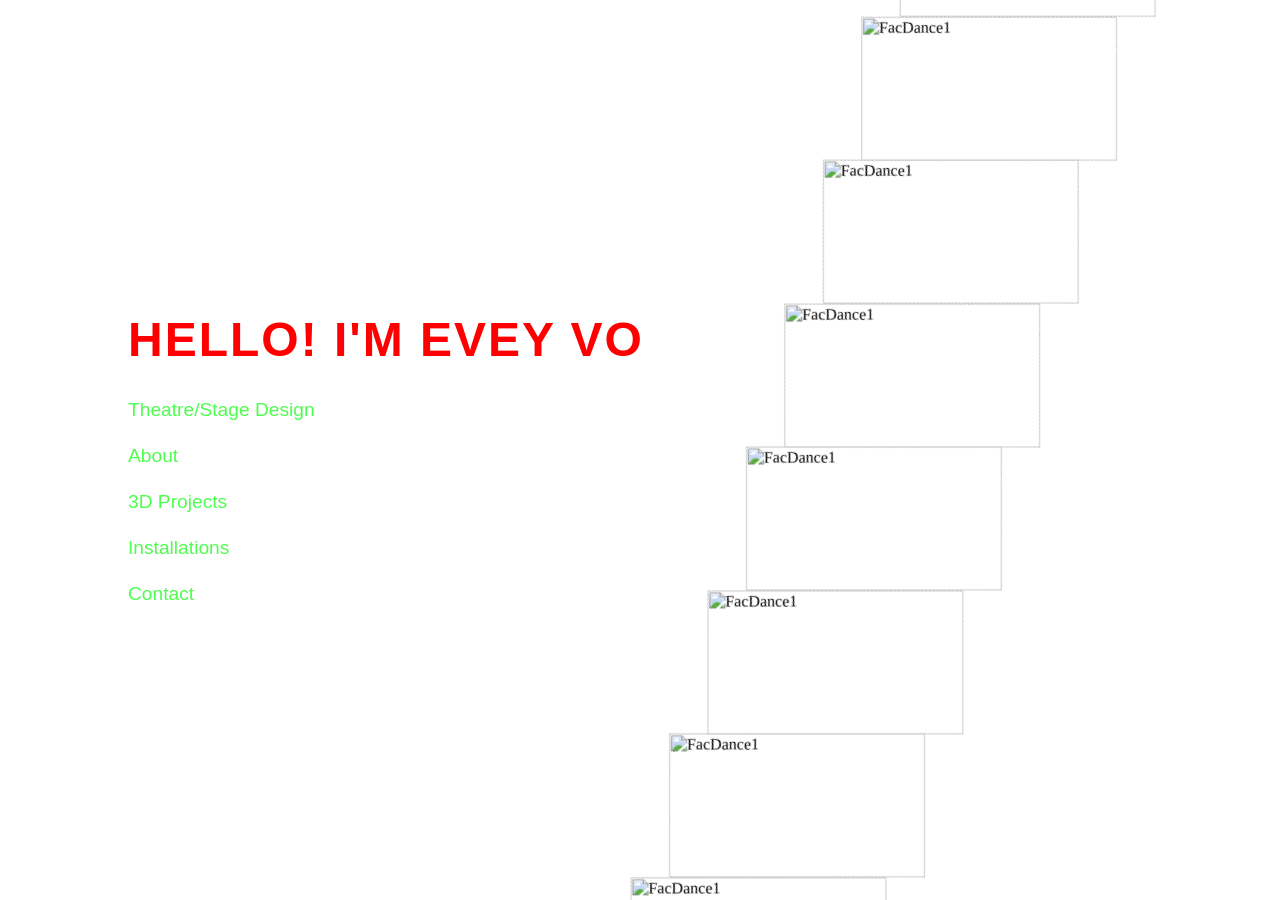
==== index.html @ 05179083 "Add placeholder menu" ====
<html>
  <head>
    <meta name="viewport" content="width=device-width, initial-scale=1" />
    <meta charset="utf-8" />

    <link rel="stylesheet" href="style.css" />
    <link rel="preconnect" href="https://fonts.googleapis.com">
    <link rel="preconnect" href="https://fonts.gstatic.com" crossorigin>
    <link href="https://fonts.googleapis.com/css2?family=Mountains+of+Christmas:wght@400;700&family=Workbench&display=swap" rel="stylesheet">
  </head>
  <style>
  </style>
  <body>    
    <script type="text/javascript" src="script.js"></script>
    <nav class="side-nav">
      <h1 class="site-title">HELLO! I'M EVEY VO</h1>
      <ul class="menu">
        <li><a href="index.html">Theatre/Stage Design</a></li>
        <li><a href="about.html">About</a></li>
        <li><a href="projects.html">3D Projects</a></li>
        <li><a href="services.html">Installations</a></li>
        <li><a href="contact.html">Contact</a></li>
      </ul>
    </nav>

    <div class="carousel">
      <div class="group">
        <div class="image-container"><img src="img/8_7.png" alt="FacDance1"></div>
        <div class="image-container"><img src="img/8-5.png"alt="FacDance1"></div>
        <div class="image-container"><img src="img/12_2.png" alt="FacDance1"></div>
        <div class="image-container"><img src="img/10_4.png" alt="FacDance1"></div>
        <div class="image-container"><img src="img/10_3.png" alt="FacDance1"></div>
        <div class="image-container"><img src="img/10_1.png" alt="FacDance1"></div>
      </div>
      <div aria-hidden class="group">
        <div class="image-container"><img src="img/8_7.png" alt="FacDance1"></div>
        <div class="image-container"><img src="img/8-5.png"alt="FacDance1"></div>
        <div class="image-container"><img src="img/12_2.png" alt="FacDance1"></div>
        <div class="image-container"><img src="img/10_4.png" alt="FacDance1"></div>
        <div class="image-container"><img src="img/10_3.png" alt="FacDance1"></div>
        <div class="image-container"><img src="img/10_1.png" alt="FacDance1"></div>
      </div>
    </div>




  </body>

  
</html>
---- style.css ----
/* Sidebar Container */
.side-nav {
  position: fixed;
  top: 50%;
  left: 10%; /* Positions it on the left side */
  transform: translateY(-50%); /* Centers it vertically */
  z-index: 2000; /* Higher than carousel z-index */
  color: rgb(255, 0, 0);
  font-family: sans-serif;
}

/* Title Text */
.site-title {
  font-size: 3rem;
  font-weight: 700;
  margin-bottom: 2rem;
  letter-spacing: 2px;
  text-transform: uppercase;
}

/* Vertical Menu List */
.menu {
  list-style: none;
  padding: 0;
  margin: 0;
}

.menu li {
  margin-bottom: 1.5rem;
}

/* Menu Links */
.menu a {
  text-decoration: none;
  color: rgba(0, 255, 0, 0.7);
  font-size: 1.2rem;
  transition: color 0.3s ease, padding-left 0.3s ease;
  display: inline-block;
}

/* Menu Hover Effect */
.menu a:hover {
  color: rgb(0, 0, 0);
  padding-left: 10px; /* Slight movement on hover */
}

.carousel {
  position: fixed;
  /* top and height ensure the diagonal line covers the whole screen */
  top: -50%; 
  left: 55%; /* Positioned to the right side */
  
  width: 20vw; 
  height: 250vh;
  
  display: flex;
  flex-direction: column;
  overflow: visible;
  
  /* 1. RESET TO 45 DEGREES (Opposite Direction) */
  transform: rotate(15deg); 
  transform-origin: center;
}

.image-container {
  flex: 0 0 auto;
  width: 100%; 
  aspect-ratio: 16 / 9;
  position: relative;
  z-index: 1;
  /* 2. MAINTAINING LARGE GAP: 10vh between images */
  margin-bottom: 0.5vh; 
}

.image-container img {
  width: 100%;
  height: 100%;
  object-fit: cover;
  display: block;
  transition: transform 0.3s ease;
  
  /* 3. COUNTER-ROTATE BY -45 DEGREES TO STAY UPRIGHT */
  transform: rotate(-15deg); 
}

.image-container:hover {
  z-index: 999;
}

.image-container:hover img {
  /* Maintain -45deg rotation on hover while scaling */
  transform: rotate(-15deg) scale(1.4); 
  cursor: pointer;
  box-shadow: 0 1vw 3vw rgba(0,0,0,0.8);
}

.group {
  display: flex;
  flex-direction: column;
  /* 4. INSTANT START: Animation moves 0% to -100% so images are already there */
  animation: spin-up 25s infinite linear;
  overflow: visible;
  position: relative;
}
.group:hover { z-index: 10; }

/* SEAMLESS LOOP */
@keyframes spin-up {
  from { transform: translateY(0%); }
  to { transform: translateY(-100%); }
}
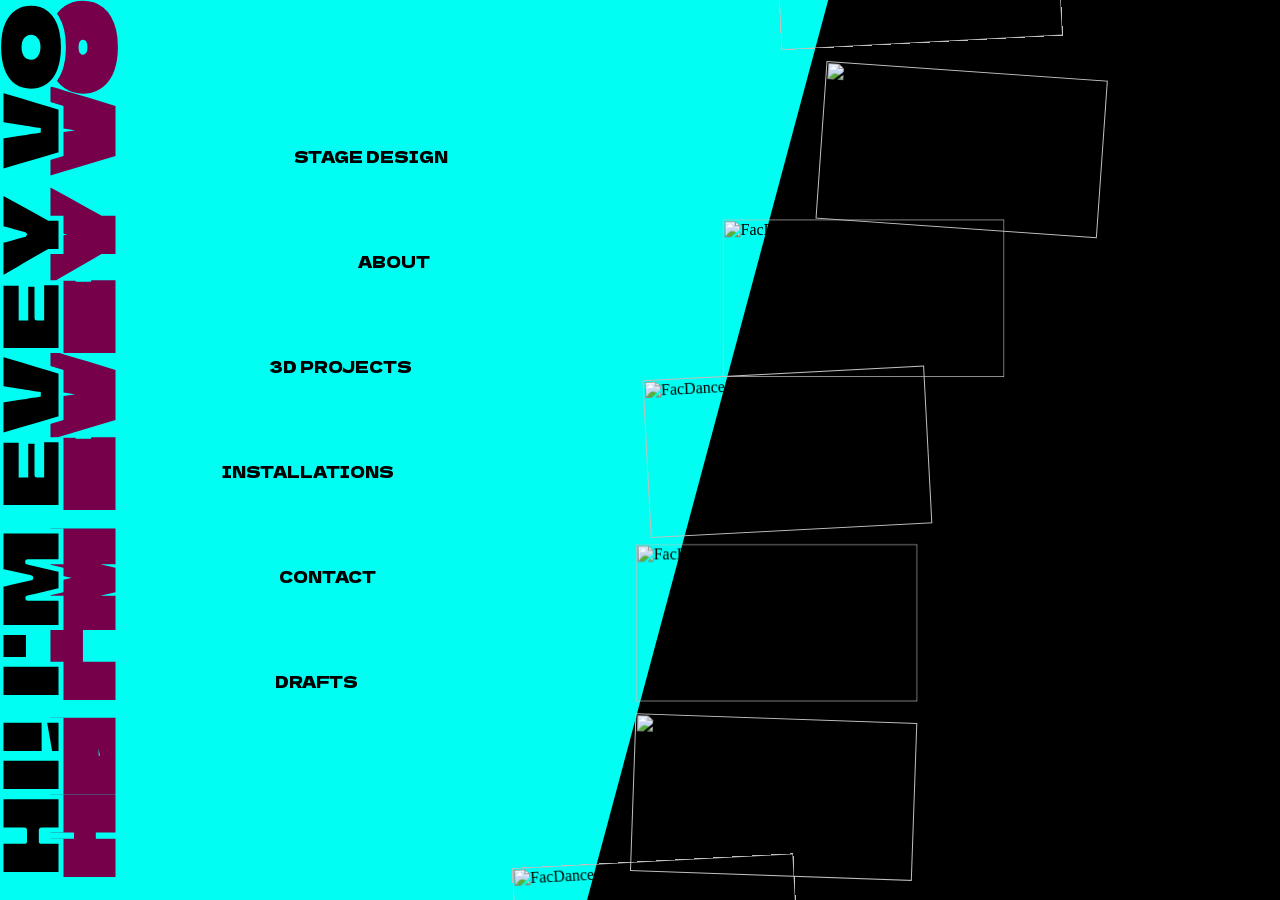
==== commit a8627c7d: "Kinda done front page" ====
--- a/index.html
+++ b/index.html
@@ -6,20 +6,24 @@
     <link rel="stylesheet" href="style.css" />
     <link rel="preconnect" href="https://fonts.googleapis.com">
     <link rel="preconnect" href="https://fonts.gstatic.com" crossorigin>
-    <link href="https://fonts.googleapis.com/css2?family=Mountains+of+Christmas:wght@400;700&family=Workbench&display=swap" rel="stylesheet">
+    <link href="https://fonts.googleapis.com/css2?family=Climate+Crisis:YEAR@1979&family=Dela+Gothic+One&display=swap" rel="stylesheet">
   </head>
   <style>
   </style>
   <body>    
     <script type="text/javascript" src="script.js"></script>
+    <div class="bg-stripe"></div>
+    <div class="site-title">HI! I'M EVEY VO</div>
+    <div class="site-title-shadow">HI! I'M EVEY VO</div>
     <nav class="side-nav">
-      <h1 class="site-title">HELLO! I'M EVEY VO</h1>
+      
       <ul class="menu">
-        <li><a href="index.html">Theatre/Stage Design</a></li>
+        <li><a href="index.html">Stage Design</a></li>
         <li><a href="about.html">About</a></li>
         <li><a href="projects.html">3D Projects</a></li>
         <li><a href="services.html">Installations</a></li>
         <li><a href="contact.html">Contact</a></li>
+        <li><a href="draft.html">Drafts</a></li>
       </ul>
     </nav>
 
--- a/style.css
+++ b/style.css
@@ -1,111 +1,344 @@
-/* Sidebar Container */
-.side-nav {
-  position: fixed;
-  top: 50%;
-  left: 10%; /* Positions it on the left side */
-  transform: translateY(-50%); /* Centers it vertically */
-  z-index: 2000; /* Higher than carousel z-index */
-  color: rgb(255, 0, 0);
-  font-family: sans-serif;
-}
-
-/* Title Text */
+body, html {
+  margin: 0;
+  padding: 0;
+  background-color: black;
+  width: 100%;
+  height: 100%;
+  overflow: hidden; 
+}
+.bg-stripe {
+  /* 1. STICK TO TOP LEFT: Fixed positioning with zero offsets */
+  position: fixed;
+  top: 0;
+  left: 00;
+  
+  /* 2. RESPONSIVE CONSTRAINT: Ensure it never crosses the center (max 50vw) */
+  /* Using 40rem as base, but capping it at 50% of screen width */
+  width: min(50rem, 80vw); 
+  
+  /* Oversized height to ensure coverage while rotated */
+  height: 300rem; 
+  
+  background-color: #00FFF2; 
+  
+  /* 3. ALIGNMENT LOGIC: 
+     - Pivot from the top-left corner
+     - Rotate 15deg to match your carousel 
+     - Translate upward so it pre-fills the screen from the very top */
+  transform-origin: top left;
+  transform: rotate(15deg) translateY(-80rem);
+  
+  z-index: 0; 
+  pointer-events: none; 
+}
+
+/* Ensure your menu and carousel are higher than the stripe */
+
+
 .site-title {
-  font-size: 3rem;
-  font-weight: 700;
-  margin-bottom: 2rem;
+  /* 1. STICK TO TOP LEFT */
+  position: fixed;
+  top: 0;
+  left: 0;
+  z-index: 2500;
+  white-space: nowrap; 
+  pointer-events: none; 
+
+  /* 2. RESPONSIVE FONT SIZE:
+     - 2rem: Minimum size for mobile
+     - 8vw: Preferred fluid size
+     - 5rem: Maximum size for desktop
+  */
+  font-size: clamp(2rem, 8vw, 5rem); 
+  
+  font-family: "Climate Crisis", sans-serif;
+  font-weight: 400;
+  color: black; 
+  /* Responsive stroke width using clamp to match font scale */
+  -webkit-text-stroke: clamp(2px, 0.5vw, 5px) #00FFF2; 
   letter-spacing: 2px;
   text-transform: uppercase;
+
+  /* 3. RESPONSIVE "STICK" LOGIC:
+     - The translateX must move the text 'up' by its own full length.
+     - Using -100% ensures the last letter always touches the top 
+       regardless of how long the text is or what font-size is active.
+  */
+  transform-origin: top left;
+  transform: rotate(-90deg) translateX(-100%) translateY(-23%);
+}
+
+
+.site-title-shadow {
+ /* 1. STICK TO TOP LEFT */
+  position: fixed;
+  top: 0;
+  left: 0;
+  z-index: 2400;
+  white-space: nowrap; 
+  pointer-events: none; 
+
+  /* 2. RESPONSIVE FONT SIZE:
+     - 2rem: Minimum size for mobile
+     - 8vw: Preferred fluid size
+     - 5rem: Maximum size for desktop
+  */
+  font-size: clamp(2rem, 8vw, 5rem); 
+  
+  font-family: "Climate Crisis", sans-serif;
+  font-weight: 400;
+  color: #77004B; 
+  /* Responsive stroke width using clamp to match font scale */
+  -webkit-text-stroke: clamp(2px, 0.5vw, 5px) #77004B; 
+  letter-spacing: 2px;
+  text-transform: uppercase;
+
+  /* 3. RESPONSIVE "STICK" LOGIC:
+     - The translateX must move the text 'up' by its own full length.
+     - Using -100% ensures the last letter always touches the top 
+       regardless of how long the text is or what font-size is active.
+  */
+  transform-origin: top left;
+  transform: rotate(-90deg) translateX(-100%) translateY(25%);
+}
+
+
+/* 1. STICK TO TOP */
+.side-nav {
+  position: fixed;
+  top: 10%;       
+  left: 20%;    
+  z-index: 2000; 
+  padding-top: 5vh; /* Responsive padding from the top */
+  color: rgb(77, 185, 228);
+  font-family: "Dela Gothic One", sans-serif;
+  text-transform: uppercase;
 }
 
 /* Vertical Menu List */
 .menu {
+  text-align: right;
   list-style: none;
   padding: 0;
   margin: 0;
-}
-
-.menu li {
-  margin-bottom: 1.5rem;
-}
-
+  display: flex;
+  flex-direction: column;
+  /* 2. INCREASED VERTICAL GAP: 
+     Using 'vh' makes the gap grow with screen height */
+  gap: 7vh; 
+}
+
+/* DIAGONAL STAGGER (Preserved from previous step) */
+.menu li:nth-child(1) { transform: translateX(0); }
+.menu li:nth-child(2) { transform: translateX(-18px); }
+.menu li:nth-child(3) { transform: translateX(-36px); }
+.menu li:nth-child(4) { transform: translateX(-54px); }
+.menu li:nth-child(5) { transform: translateX(-72px); }
+.menu li:nth-child(6) { transform: translateX(-90px); }
 /* Menu Links */
 .menu a {
+  position: relative;
   text-decoration: none;
-  color: rgba(0, 255, 0, 0.7);
-  font-size: 1.2rem;
-  transition: color 0.3s ease, padding-left 0.3s ease;
+  color: black;
+  z-index: 1;
+  padding: 10px 20px;
+  
+  /* 3. RESPONSIVE FONT SIZE:
+     - 1rem: Minimum size for small screens
+     - 1.5vw: Fluid scaling based on width
+     - 2.5rem: Maximum size for large screens
+  */
+  font-size: clamp(0.6rem, 1.2vw, 2rem); 
+  
+  transition: color 0.3s ease, padding-left 0.3s ease, transform 0.3s ease;
   display: inline-block;
+  white-space: nowrap; /* Prevents long menu items from wrapping */
 }
 
 /* Menu Hover Effect */
 .menu a:hover {
-  color: rgb(0, 0, 0);
-  padding-left: 10px; /* Slight movement on hover */
-}
+  color: #00FFF2;
+  padding-left: 10px;
+}
+
+/* The SVG Layer */
+.menu a::before {
+  content: '';
+  position: absolute;
+  top: 50%;
+  left: 50%;
+  transform: translate(-50%, -50%) scale(0.8); /* Centered and slightly smaller */
+  width: 100%;
+  height: 100%;
+  z-index: -1; /* Places SVG behind the text */
+  
+  /* Link to your SVG file */
+  background: url('icon/hover_menu.svg') no-repeat center;
+  background-size: contain;
+  
+  /* Initial state: Hidden */
+  opacity: 0;
+  transition: all 0.3s ease;
+  pointer-events: none; /* Mouse ignores this layer */
+}
+
+/* Hover State */
+.menu a:hover::before {
+  opacity: 1;
+  transform: translate(-50%, -50%) scale(1.1); /* Slightly pops out */
+}
+
 
 .carousel {
   position: fixed;
-  /* top and height ensure the diagonal line covers the whole screen */
   top: -50%; 
-  left: 55%; /* Positioned to the right side */
-  
-  width: 20vw; 
+  left: 55%; 
+  
+  /* 1. RESPONSIVE WITH MINIMUM: 
+     - 280px: Smallest it can get (Mobile)
+     - 20vw: Preferred size (Desktop)
+     - 600px: Maximum size (Ultra-wide screens) 
+  */
+  width: clamp(200px, 20vw, 600px); 
+  
   height: 250vh;
-  
   display: flex;
   flex-direction: column;
   overflow: visible;
-  
-  /* 1. RESET TO 45 DEGREES (Opposite Direction) */
-  transform: rotate(15deg); 
+  transform: rotate(15deg) translateX(-5rem); 
   transform-origin: center;
+  will-change: transform;
+  z-index: 5;
 }
 
 .image-container {
   flex: 0 0 auto;
-  width: 100%; 
-  aspect-ratio: 16 / 9;
+  width: 110%; 
+  aspect-ratio: 16 / 9; /* Height scales proportionally with the clamped width */
   position: relative;
   z-index: 1;
-  /* 2. MAINTAINING LARGE GAP: 10vh between images */
-  margin-bottom: 0.5vh; 
-}
-
+  margin-bottom: 10px; 
+  transition: transform 0.3s ease;
+}
+
+/* All other chaos, hover (blue/pink rectangles), and animation codes remain exactly as established */
+
+
+/* 1. The NEW PINK Rectangle (Farthest Back) */
+.image-container::before {
+  content: '';
+  position: absolute;
+  /* inset: 0 covers top, right, bottom, left at 0 */
+  inset: 0; 
+  background-color: #77004B; 
+  
+  /* Different rotation and slight offset for depth */
+  transform: rotate(-10deg) translateZ(0); 
+  transform-origin: center;
+  
+  opacity: 0;
+  z-index: -2; /* Ensure it is behind the blue rectangle */
+  transition: transform 0.4s ease, opacity 0.4s ease;
+}
+
+/* 2. The Original BLUE Rectangle (Middle Layer) */
+.image-container::after {
+  content: '';
+  position: absolute;
+  inset: 0;
+  background-color: #00FFF2; /* Cyan/Blue from your existing code */
+  
+  /* Original rotation */
+  transform: rotate(-5deg) translateZ(0);
+  
+  opacity: 0;
+  z-index: -1; /* Ensure it is behind the image but above the pink */
+  transition: transform 0.3s ease, opacity 0.3s ease;
+}
+
+/* --- Image Itself (Top Layer) --- */
 .image-container img {
-  width: 100%;
-  height: 100%;
+  width: 100%; height: 100%;
   object-fit: cover;
   display: block;
-  transition: transform 0.3s ease;
-  
-  /* 3. COUNTER-ROTATE BY -45 DEGREES TO STAY UPRIGHT */
-  transform: rotate(-15deg); 
-}
-
+  transform: rotate(-15deg) translateZ(0); 
+
+  transition: transform 0.3s ease, box-shadow 0.3s ease;
+}
+
+/* --- HOVER EFFECTS --- */
 .image-container:hover {
   z-index: 999;
-}
-
+  transform: translateX(0) rotate(0); /* Reset chaos */
+}
+
+/* Animate the Pink Rectangle on hover */
+.image-container:hover::before {
+  opacity: 1;
+  /* Scale slightly larger than the blue one for a layered glow */
+  transform: rotate(-10deg) scale(1.48); 
+}
+
+/* Animate the Blue Rectangle on hover */
+.image-container:hover::after {
+  opacity: 1;
+  transform: rotate(-25deg) scale(1.44); /* Smaller scale than pink */
+}
+
+/* Animate the Image itself on hover */
 .image-container:hover img {
-  /* Maintain -45deg rotation on hover while scaling */
   transform: rotate(-15deg) scale(1.4); 
   cursor: pointer;
-  box-shadow: 0 1vw 3vw rgba(0,0,0,0.8);
-}
+  box-shadow: 0 10px 40px rgba(0, 0, 0, 0.9);
+}
+
+
+
+/* --- CHAOS LOGIC: Staggering positions and tilts --- */
+
+/* Shift even-numbered images slightly to the right and tilt clockwise */
+.image-container:nth-child(2n) {
+  transform: translateX(15%) rotate(2deg);
+}
+
+/* Shift every 3rd image to the left and tilt counter-clockwise */
+.image-container:nth-child(3n) {
+  transform: translateX(-12%) rotate(-3deg);
+}
+
+/* Shift every 4th image further right and tilt more aggressively */
+.image-container:nth-child(4n) {
+  transform: translateX(20%) rotate(4deg);
+}
+
+
+
+/* ... group and spin-up animation remain exactly as you provided ... */
+
+
+/* Keep the rest of your body, carousel, and group code... */
 
 .group {
   display: flex;
   flex-direction: column;
-  /* 4. INSTANT START: Animation moves 0% to -100% so images are already there */
-  animation: spin-up 25s infinite linear;
+  /* 2. REFINED ANIMATION: Slower time often helps with pixel-snapping */
+  animation: spin-up 40s infinite linear;
   overflow: visible;
   position: relative;
-}
+  /* Ensures the browser treats this as a single layer */
+  backface-visibility: hidden;
+}
+
 .group:hover { z-index: 10; }
 
 /* SEAMLESS LOOP */
 @keyframes spin-up {
-  from { transform: translateY(0%); }
-  to { transform: translateY(-100%); }
-}
+  from {
+    transform: translateY(0);
+  }
+  to {
+    /* Moving exactly -100% of the group ensures the second 
+       group lands exactly where the first one started. */
+    transform: translateY(-100%);
+  }
+}
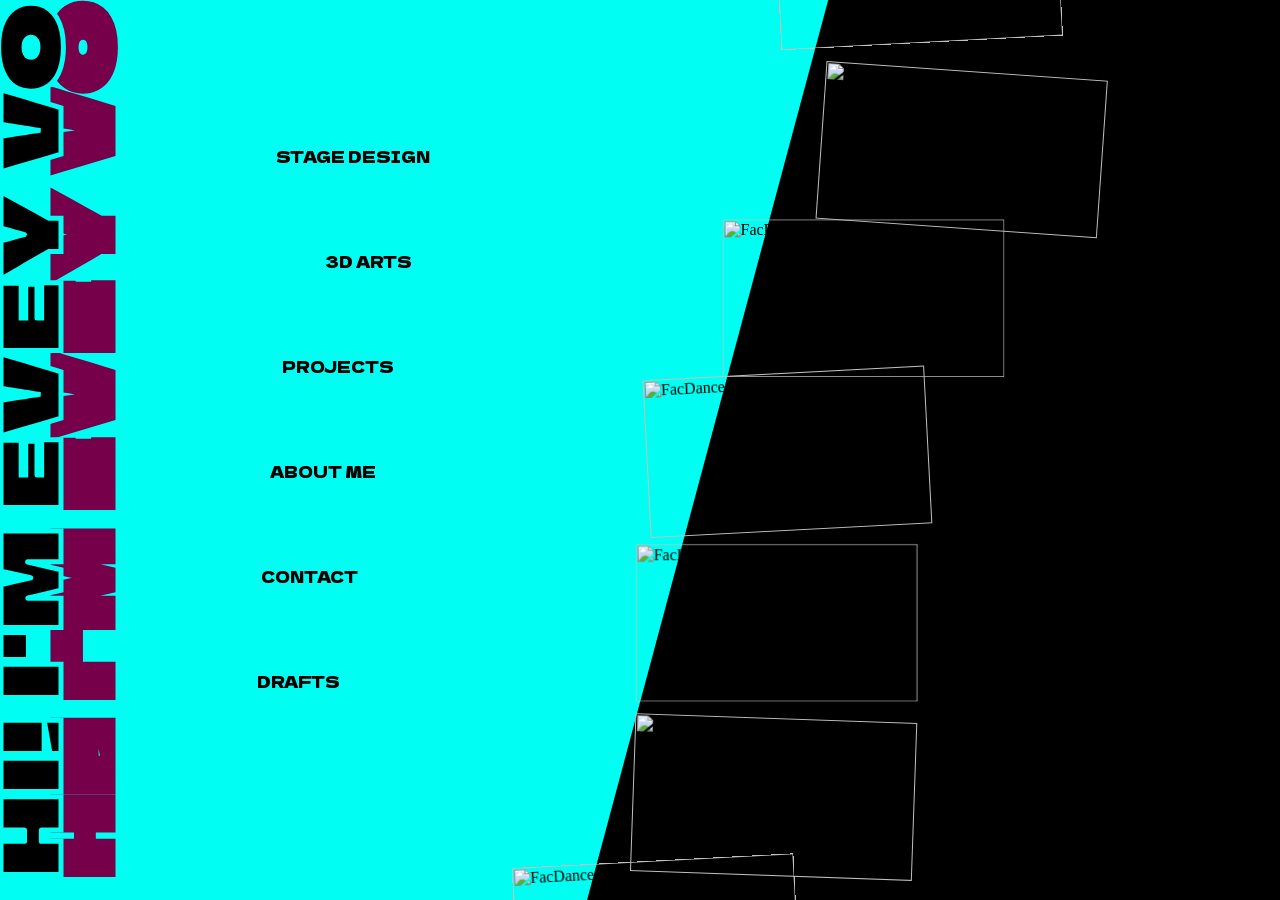
==== commit c4815f36: "#2 Changes" ====
--- a/index.html
+++ b/index.html
@@ -18,11 +18,11 @@
     <nav class="side-nav">
       
       <ul class="menu">
-        <li><a href="index.html">Stage Design</a></li>
-        <li><a href="about.html">About</a></li>
-        <li><a href="projects.html">3D Projects</a></li>
-        <li><a href="services.html">Installations</a></li>
-        <li><a href="contact.html">Contact</a></li>
+        <li><a href="stagedesign.html">Stage Design</a></li>
+        <li><a href="3dproj.html">3D Arts</a></li>
+        <li><a href="installations.html">Projects</a></li>
+        <li><a href="javascript:void(0)" onclick="document.getElementById('popup_about').showModal()">About Me</a></li>
+        <li><a href="javascript:void(0)" onclick="document.getElementById('popup_contact').showModal()">Contact</a></li>
         <li><a href="draft.html">Drafts</a></li>
       </ul>
     </nav>
@@ -46,9 +46,29 @@
       </div>
     </div>
 
+    <dialog id="popup_about">
+      <div class="popup-content">
+        <h2>About Me</h2>
+        <div class="scroll-area">
+          <p>
+            Lorem ipsum dolor sit amet, consectetur adipiscing elit. Sed do eiusmod tempor incididunt ut labore et dolore magna aliqua. Ut enim ad minim veniam, quis nostrud exercitation ullamco laboris nisi ut aliquip ex ea commodo consequat. Duis aute irure dolor in reprehenderit in voluptate velit esse cillum dolore eu fugiat nulla pariatur.
+          </p>
+        </div>
+        <button class="close-btn" onclick="document.getElementById('popup_about').close()">CLOSE</button>
+      </div>
+    </dialog>
 
-
-
+    <dialog id="popup_contact">
+      <div class="popup-content">
+        <h2>Contact</h2>
+        <div class="scroll-area">
+          <p>
+            Lorem ipsum dolor sit amet, consectetur adipiscing elit. Sed do eiusmod tempor incididunt ut labore et dolore magna aliqua. Ut enim ad minim veniam, quis nostrud exercitation ullamco laboris nisi ut aliquip ex ea commodo consequat. Duis aute irure dolor in reprehenderit in voluptate velit esse cillum dolore eu fugiat nulla pariatur.
+          </p>
+        </div>
+        <button class="close-btn" onclick="document.getElementById('popup_contact').close()">CLOSE</button>
+      </div>
+    </dialog>
   </body>
 
   
--- a/style.css
+++ b/style.css
@@ -158,7 +158,7 @@
 /* Menu Hover Effect */
 .menu a:hover {
   color: #00FFF2;
-  padding-left: 10px;
+  padding-left: 13px;
 }
 
 /* The SVG Layer */
@@ -342,3 +342,86 @@
     transform: translateY(-100%);
   }
 }
+
+/* Blurs the chaotic carousel behind the popup */
+#popup::backdrop {
+  background: rgba(0, 0, 0, 0.85);
+  backdrop-filter: blur(8px);
+}
+
+#popup_about, #popup_contact {
+  /* 1. PERFECT CENTERING */
+  position: fixed;
+  top: 0; left: 0; right: 0; bottom: 0;
+  margin: auto;
+  
+  /* 2. RESPONSIVE SIZING */
+  width: min(80vw, 500px); /* 90% width on mobile, max 500px on desktop */
+  max-height: 80vh;        /* Prevents popup from being taller than screen */
+  
+  /* 3. DESIGN AESTHETIC */
+  background: #000;
+  border: 3px solid #00FFF2;
+  color: white;
+  padding: 2rem;
+  overflow: hidden;        /* Keeps the border clean */
+  box-shadow: 0 0 50px rgba(0, 255, 242, 0.2);
+  z-index: 9999;
+}
+
+
+
+
+.popup-content {
+  display: flex;
+  flex-direction: column;
+  height: 100%;
+}
+
+.popup-content h2 {
+  font-family: "Dela Gothic One", sans-serif;
+  color: #00FFF2;
+  font-size: clamp(1.5rem, 4vw, 2.2rem);
+  margin-top: 0;
+  text-transform: uppercase;
+}
+
+/* 4. SCROLLABLE AREA: If the text is long on small screens */
+.scroll-area {
+  overflow-y: auto;
+  padding-right: 10px;
+  margin-bottom: 1.5rem;
+}
+
+/* Custom Scrollbar for 2026 browsers */
+.scroll-area::-webkit-scrollbar {
+  width: 4px;
+}
+.scroll-area::-webkit-scrollbar-thumb {
+  background: #00FFF2;
+}
+
+.scroll-area p {
+  font-family: sans-serif;
+  line-height: 1.6;
+  font-size: clamp(0.9rem, 2vw, 1.1rem);
+  color: #e0e0e0;
+}
+
+.close-btn {
+  align-self: flex-end;
+  background: #00FFF2;
+  color: black;
+  border: none;
+  padding: 12px 24px;
+  font-family: "Dela Gothic One", sans-serif;
+  font-size: 0.9rem;
+  cursor: pointer;
+  transition: all 0.3s ease;
+}
+
+.close-btn:hover {
+  background: white;
+  box-shadow: 0 0 15px white;
+  transform: translateY(-2px);
+}
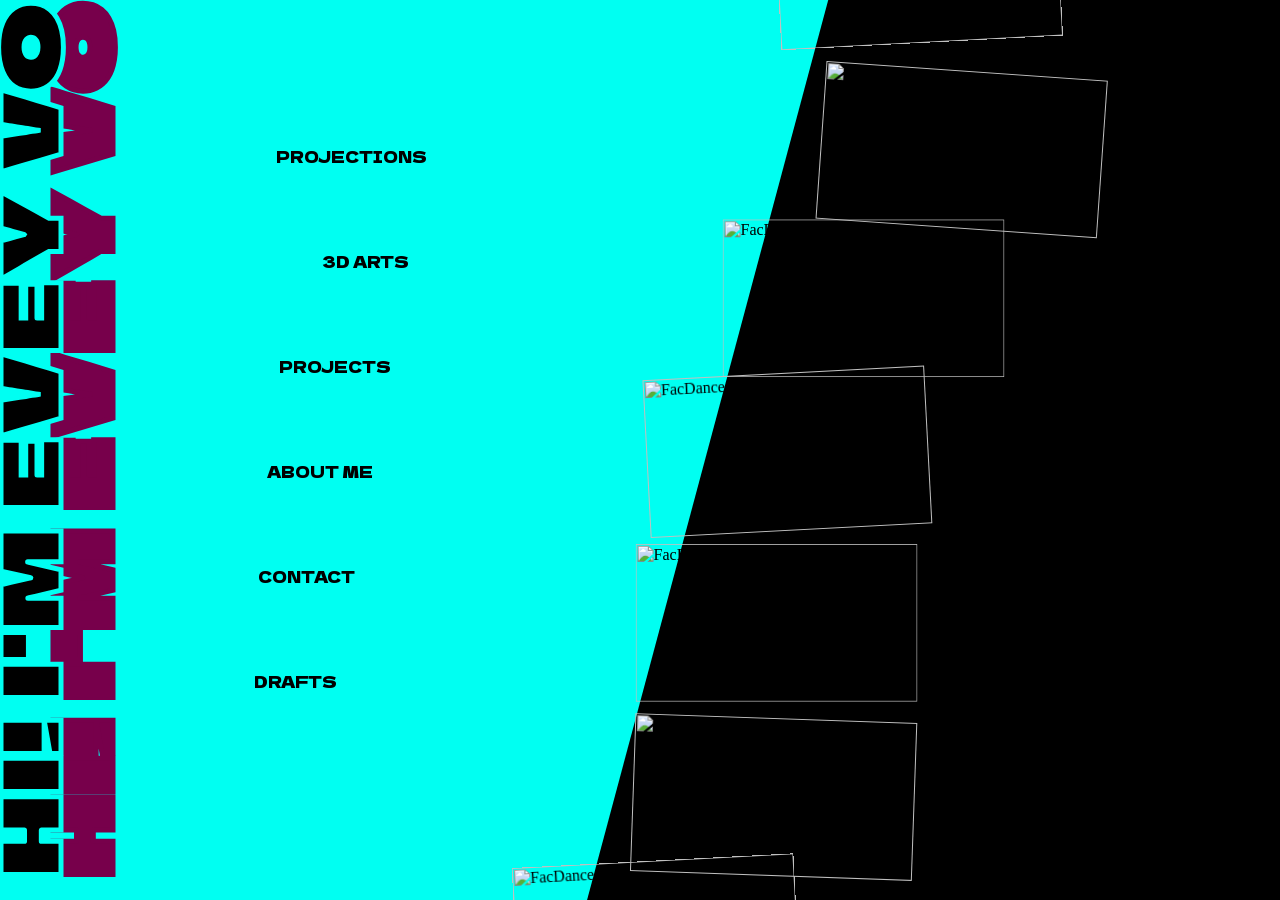
==== commit bee9b6ec: "stage->pjx" ====
--- a/index.html
+++ b/index.html
@@ -18,7 +18,7 @@
     <nav class="side-nav">
       
       <ul class="menu">
-        <li><a href="stagedesign.html">Stage Design</a></li>
+        <li><a href="stagedesign.html">Projections</a></li>
         <li><a href="3dproj.html">3D Arts</a></li>
         <li><a href="installations.html">Projects</a></li>
         <li><a href="javascript:void(0)" onclick="document.getElementById('popup_about').showModal()">About Me</a></li>
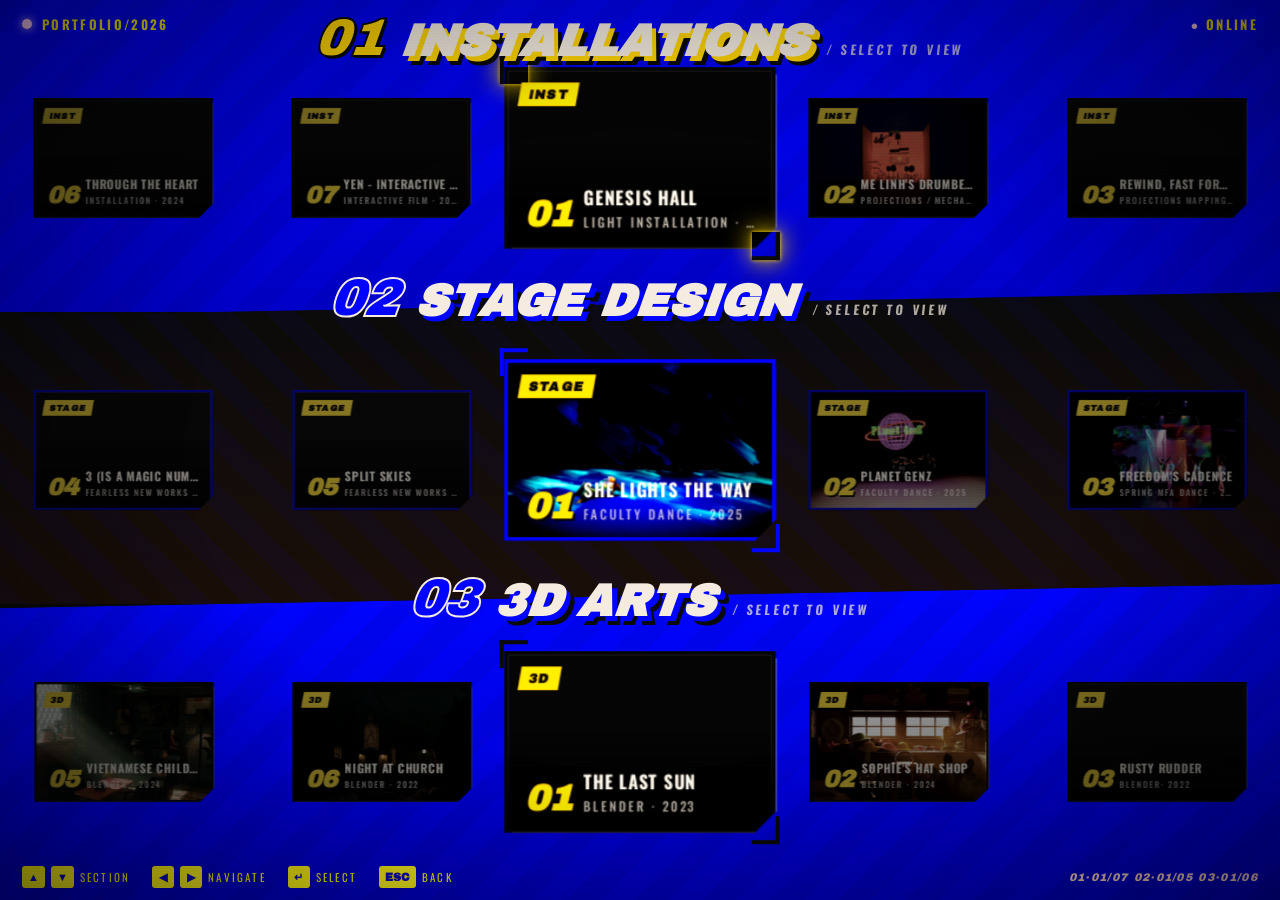
==== commit 253eb760: "new init 4 PortRe Spr" ====
--- a/index.html
+++ b/index.html
@@ -1,75 +1,168 @@
-<html>
-  <head>
-    <meta name="viewport" content="width=device-width, initial-scale=1" />
-    <meta charset="utf-8" />
+<!DOCTYPE html>
+<html lang="en">
+<head>
+  <meta charset="UTF-8" />
+  <meta name="viewport" content="width=device-width, initial-scale=1, viewport-fit=cover" />
+  <title>EVEY VO — Portfolio Menu</title>
 
-    <link rel="stylesheet" href="style.css" />
-    <link rel="preconnect" href="https://fonts.googleapis.com">
-    <link rel="preconnect" href="https://fonts.gstatic.com" crossorigin>
-    <link href="https://fonts.googleapis.com/css2?family=Climate+Crisis:YEAR@1979&family=Dela+Gothic+One&display=swap" rel="stylesheet">
-  </head>
-  <style>
-  </style>
-  <body>    
-    <script type="text/javascript" src="script.js"></script>
-    <div class="bg-stripe"></div>
-    <div class="site-title">HI! I'M EVEY VO</div>
-    <div class="site-title-shadow">HI! I'M EVEY VO</div>
-    <nav class="side-nav">
-      
-      <ul class="menu">
-        <li><a href="stagedesign.html">Projections</a></li>
-        <li><a href="3dproj.html">3D Arts</a></li>
-        <li><a href="installations.html">Projects</a></li>
-        <li><a href="javascript:void(0)" onclick="document.getElementById('popup_about').showModal()">About Me</a></li>
-        <li><a href="javascript:void(0)" onclick="document.getElementById('popup_contact').showModal()">Contact</a></li>
-        <li><a href="draft.html">Drafts</a></li>
-      </ul>
-    </nav>
+  <link rel="preconnect" href="https://fonts.googleapis.com" />
+  <link rel="preconnect" href="https://fonts.gstatic.com" crossorigin />
+  <link
+    href="https://fonts.googleapis.com/css2?family=Archivo+Black&family=Oswald:wght@500;700&family=Bebas+Neue&family=Anton&display=swap"
+    rel="stylesheet"
+  />
+  <!-- Dela Gothic One loaded separately so the request can't get garbled by the longer combined URL -->
+  <link
+    href="https://fonts.googleapis.com/css2?family=Dela+Gothic+One&display=swap"
+    rel="stylesheet"
+  />
 
-    <div class="carousel">
-      <div class="group">
-        <div class="image-container"><img src="img/8_7.png" alt="FacDance1"></div>
-        <div class="image-container"><img src="img/8-5.png"alt="FacDance1"></div>
-        <div class="image-container"><img src="img/12_2.png" alt="FacDance1"></div>
-        <div class="image-container"><img src="img/10_4.png" alt="FacDance1"></div>
-        <div class="image-container"><img src="img/10_3.png" alt="FacDance1"></div>
-        <div class="image-container"><img src="img/10_1.png" alt="FacDance1"></div>
+  <link rel="stylesheet" href="styles.css" />
+</head>
+<body>
+  <!-- Subtle vignette + scanline grain to imitate game-menu UI -->
+  <div class="grain" aria-hidden="true"></div>
+  <div class="vignette" aria-hidden="true"></div>
+
+  <!-- <div class="evey-tag" aria-hidden="true">HI! I'M EVEY VO</div> -->
+  
+
+  <!-- Top corner HUD -->
+  <header class="hud-top">
+    <div class="hud-brand">
+      <span class="hud-dot"></span>
+      <span class="hud-brand-text">PORTFOLIO/2026</span>
+    </div>
+    <div class="hud-status">
+      <span class="hud-blink">●</span> ONLINE
+    </div>
+  </header>
+
+  <main class="menu">
+    <!-- BLUE STRIP 1 — INSTALLATIONS, slides Left → Right -->
+    <section class="strip-section orange-section" data-direction="ltr" data-pos="top">
+      <div class="strip-viewport">
+        <div class="strip" id="strip-orange" aria-label="Installations carousel"></div>
+        <div class="center-marker" aria-hidden="true">
+          <div class="bracket bracket-l"></div>
+          <div class="bracket bracket-r"></div>
+        </div>
       </div>
-      <div aria-hidden class="group">
-        <div class="image-container"><img src="img/8_7.png" alt="FacDance1"></div>
-        <div class="image-container"><img src="img/8-5.png"alt="FacDance1"></div>
-        <div class="image-container"><img src="img/12_2.png" alt="FacDance1"></div>
-        <div class="image-container"><img src="img/10_4.png" alt="FacDance1"></div>
-        <div class="image-container"><img src="img/10_3.png" alt="FacDance1"></div>
-        <div class="image-container"><img src="img/10_1.png" alt="FacDance1"></div>
+      <div class="section-divider" aria-hidden="true"></div>
+    </section>
+
+    <!-- BLACK STRIP — STAGE DESIGN, slides Right → Left -->
+    <section class="strip-section black-section" data-direction="rtl" data-pos="mid">
+      <div class="strip-viewport">
+        <div class="strip" id="strip-black" aria-label="Stage design carousel"></div>
+        <div class="center-marker" aria-hidden="true">
+          <div class="bracket bracket-l"></div>
+          <div class="bracket bracket-r"></div>
+        </div>
+      </div>
+      <div class="section-divider" aria-hidden="true"></div>
+    </section>
+
+    <!-- BLUE STRIP 2 — 3D ARTS, slides Left → Right -->
+    <section class="strip-section orange-section" data-direction="ltr" data-pos="bot">
+      <div class="strip-viewport">
+        <div class="strip" id="strip-3d" aria-label="3D arts carousel"></div>
+        <div class="center-marker" aria-hidden="true">
+          <div class="bracket bracket-l"></div>
+          <div class="bracket bracket-r"></div>
+        </div>
+      </div>
+    </section>
+
+    <!-- Section labels overlaid on the menu, anchored at section intersections -->
+    <div class="menu-labels" aria-hidden="false">
+      <div class="section-label section-label-anchor-top" data-section-key="orange">
+        <span class="label-num">01</span>
+        <h2 class="label-title">INSTALLATIONS</h2>
+        <span class="label-tag">/ SELECT TO VIEW</span>
+      </div>
+      <div class="section-label section-label-seam-1" data-section-key="black">
+        <span class="label-num">02</span>
+        <h2 class="label-title">STAGE DESIGN</h2>
+        <span class="label-tag">/ SELECT TO VIEW</span>
+      </div>
+      <div class="section-label section-label-seam-2" data-section-key="threed">
+        <span class="label-num">03</span>
+        <h2 class="label-title">3D ARTS</h2>
+        <span class="label-tag">/ SELECT TO VIEW</span>
       </div>
     </div>
+  </main>
 
-    <dialog id="popup_about">
-      <div class="popup-content">
-        <h2>About Me</h2>
-        <div class="scroll-area">
-          <p>
-            Lorem ipsum dolor sit amet, consectetur adipiscing elit. Sed do eiusmod tempor incididunt ut labore et dolore magna aliqua. Ut enim ad minim veniam, quis nostrud exercitation ullamco laboris nisi ut aliquip ex ea commodo consequat. Duis aute irure dolor in reprehenderit in voluptate velit esse cillum dolore eu fugiat nulla pariatur.
-          </p>
+  <!-- Bottom HUD (button prompts) -->
+  <footer class="hud-bottom">
+    <span class="hud-key"><kbd>▲</kbd><kbd>▼</kbd> SECTION</span>
+    <span class="hud-key"><kbd>◀</kbd><kbd>▶</kbd> NAVIGATE</span>
+    <span class="hud-key"><kbd>↵</kbd> SELECT</span>
+    <span class="hud-key"><kbd>ESC</kbd> BACK</span>
+    <span class="hud-spacer"></span>
+    <span class="hud-counter" id="hud-counter">— / —</span>
+  </footer>
+
+  <!-- Detail modal (hidden by default) -->
+  <div class="modal" id="modal" role="dialog" aria-modal="true" aria-labelledby="modal-title" hidden>
+    <div class="modal-backdrop" data-modal-close></div>
+
+    <div class="modal-window" role="document">
+      <header class="modal-header">
+        <div class="modal-tag">
+          <span class="modal-num" id="modal-num">01</span>
+          <span class="modal-section" id="modal-section">INSTALLATIONS</span>
+          <span class="modal-year" id="modal-year">—</span>
         </div>
-        <button class="close-btn" onclick="document.getElementById('popup_about').close()">CLOSE</button>
+        <button class="modal-close" data-modal-close aria-label="Close detail">
+          <span class="modal-close-x">✕</span>
+          <span class="modal-close-label">ESC</span>
+        </button>
+      </header>
+
+      <h2 class="modal-title" id="modal-title">—</h2>
+      <p class="modal-subtitle" id="modal-subtitle">—</p>
+
+      <div class="modal-hero">
+        <video
+          id="modal-video"
+          controls
+          preload="metadata"
+          playsinline
+          crossorigin="anonymous"
+        ></video>
+        <div class="modal-hero-frame" aria-hidden="true">
+          <div class="hero-bracket hero-bracket-tl"></div>
+          <div class="hero-bracket hero-bracket-tr"></div>
+          <div class="hero-bracket hero-bracket-bl"></div>
+          <div class="hero-bracket hero-bracket-br"></div>
+        </div>
       </div>
-    </dialog>
 
-    <dialog id="popup_contact">
-      <div class="popup-content">
-        <h2>Contact</h2>
-        <div class="scroll-area">
-          <p>
-            Lorem ipsum dolor sit amet, consectetur adipiscing elit. Sed do eiusmod tempor incididunt ut labore et dolore magna aliqua. Ut enim ad minim veniam, quis nostrud exercitation ullamco laboris nisi ut aliquip ex ea commodo consequat. Duis aute irure dolor in reprehenderit in voluptate velit esse cillum dolore eu fugiat nulla pariatur.
-          </p>
-        </div>
-        <button class="close-btn" onclick="document.getElementById('popup_contact').close()">CLOSE</button>
+      <div class="modal-body">
+        <aside class="modal-meta">
+          <dl>
+            <div><dt>TYPE</dt><dd id="modal-type">—</dd></div>
+            <div><dt>LOCATION</dt><dd id="modal-location">—</dd></div>
+            <div><dt>ROLE</dt><dd id="modal-role">—</dd></div>
+            <div><dt>STATUS</dt><dd id="modal-status">—</dd></div>
+          </dl>
+
+          <h3 class="modal-meta-title">CREDITS</h3>
+          <ul class="modal-credits" id="modal-credits"></ul>
+        </aside>
+
+        <article class="modal-text" id="modal-text"></article>
       </div>
-    </dialog>
-  </body>
 
-  
+      <section class="modal-gallery">
+        <h3 class="modal-gallery-title">DOCUMENTATION</h3>
+        <div class="modal-gallery-grid" id="modal-gallery"></div>
+      </section>
+    </div>
+  </div>
+
+  <script src="script.js"></script>
+</body>
 </html>
--- a/styles.css
+++ b/styles.css
@@ -0,0 +1,965 @@
+/* =====================================================================
+   EVEY VO — Portfolio Game Menu
+   Persona 5 / Metaphor: ReFantazio inspired.
+   ===================================================================== */
+
+:root {
+  /* Primary palette — "orange" var names retained for stability,
+     but the colors are now blue. THEME in script.js overrides these. */
+  --orange: #0004ff;
+  --orange-deep: #0000c7;
+  --orange-light: #7a8aff;
+  --black: #0a0a0a;
+  --black-soft: #161312;
+  --cream: #f5ecdf;
+  --cream-dim: #d6c8b3;
+  --accent: #ffd400;
+
+  /* Fonts (overridable via THEME.fontDisplay / THEME.fontBody). */
+  --font-display: 'Archivo Black', sans-serif;
+  --font-body: 'Oswald', sans-serif;
+
+  /* Sizing knobs (overridable via THEME.sizes / THEME.card). */
+  --evey-size: clamp(40px, 6vw, 90px);
+  --label-size: clamp(34px, 5.5vw, 92px);
+  --label-num-size: clamp(28px, 4vw, 56px);
+
+  --strip-h-desktop: 33vh;
+  --item-w-desktop: clamp(180px, 18vw, 300px);
+  --item-h-desktop: clamp(120px, 12vw, 200px);
+
+  --slide-duration: 1.6s;
+  --slide-ease: cubic-bezier(0.72, 0.02, 0.18, 1);
+  --zoom-duration: 0.45s;
+  --zoom-ease: cubic-bezier(0.34, 1.56, 0.64, 1);
+}
+
+* { box-sizing: border-box; }
+
+
+
+html, body {
+  margin: 0;
+  padding: 0;
+  height: 100%;
+  width: 100%;
+  overflow: hidden;
+  background: var(--black);
+  color: var(--cream);
+  font-family: var(--font-body);
+  -webkit-font-smoothing: antialiased;
+  text-rendering: optimizeLegibility;
+}
+
+body {
+  position: relative;
+  user-select: none;
+}
+
+/* ----------------------------- Background grain + vignette ---------- */
+.grain {
+  position: fixed; inset: 0;
+  pointer-events: none;
+  z-index: 60;
+  opacity: 0.07;
+  mix-blend-mode: overlay;
+  background-image:
+    repeating-linear-gradient(0deg, rgba(255,255,255,0.4) 0 1px, transparent 1px 3px);
+  animation: grainShift 8s steps(8) infinite;
+}
+@keyframes grainShift {
+  0%, 100% { transform: translate(0,0); }
+  20% { transform: translate(-1px, 1px); }
+  40% { transform: translate(1px, -1px); }
+  60% { transform: translate(-2px, 0); }
+  80% { transform: translate(2px, 1px); }
+}
+
+.vignette {
+  position: fixed; inset: 0;
+  pointer-events: none;
+  z-index: 50;
+  background: radial-gradient(ellipse at center,
+    transparent 50%, rgba(0,0,0,0.55) 100%);
+}
+
+/* ----------------------------- Standalone name --------------------- */
+.evey-tag {
+  position: fixed;
+  top: 50%;
+  left: clamp(8px, 1.5vw, 24px);
+  transform: translateY(-50%);
+  writing-mode: vertical-rl;
+  text-orientation: mixed;
+  white-space: nowrap;
+  font-family: var(--font-display);
+  font-style: italic;
+  font-size: var(--evey-size);
+  font-weight: 900;
+  color: var(--cream);
+  letter-spacing: 0.02em;
+  text-shadow:
+    4px 4px 0 var(--orange),
+    8px 8px 0 var(--black);
+  line-height: 0.95;
+  z-index: 70;
+  pointer-events: none;
+}
+
+/* ----------------------------- HUD top ------------------------------ */
+.hud-top {
+  position: fixed;
+  top: 0; left: 0; right: 0;
+  z-index: 45;
+  padding: 14px 22px;
+  display: flex;
+  justify-content: space-between;
+  align-items: center;
+  font-family: var(--font-body);
+  font-size: 13px;
+  letter-spacing: 0.18em;
+  font-weight: 700;
+  text-transform: uppercase;
+  pointer-events: none;
+  mix-blend-mode: difference;
+  color: var(--cream);
+}
+
+.hud-brand {
+  display: flex;
+  align-items: center;
+  gap: 10px;
+}
+
+.hud-dot {
+  width: 10px; height: 10px;
+  background: var(--accent);
+  border-radius: 50%;
+  box-shadow: 0 0 10px var(--accent);
+  animation: dotPulse 1.4s ease-in-out infinite;
+}
+
+@keyframes dotPulse {
+  0%, 100% { transform: scale(1); opacity: 1; }
+  50% { transform: scale(1.5); opacity: 0.6; }
+}
+
+.hud-status .hud-blink {
+  color: var(--accent);
+  animation: blink 1s steps(2) infinite;
+}
+
+@keyframes blink {
+  50% { opacity: 0; }
+}
+
+/* ----------------------------- Menu layout -------------------------- */
+.menu {
+  position: relative;
+  height: 100vh;
+  width: 100%;
+  padding-left: 0;
+  display: flex;
+  flex-direction: column;
+  z-index: 10;
+}
+
+.strip-section {
+  position: relative;
+  flex: 1 1 33.3333%;
+  min-height: 0;
+  overflow: hidden;
+  display: flex;
+  flex-direction: column;
+}
+
+/* Orange section ------------------------------------------------------ */
+.orange-section {
+  background:
+    /* diagonal stripes overlay */
+    repeating-linear-gradient(
+      135deg,
+      rgba(0,0,0,0.05) 0 24px,
+      rgba(0,0,0,0) 24px 48px
+    ),
+    linear-gradient(180deg, var(--orange) 0%, var(--orange-deep) 100%);
+  color: var(--black);
+}
+
+/* Black section ------------------------------------------------------- */
+.black-section {
+  background:
+    repeating-linear-gradient(
+      45deg,
+      rgba(0,4,255,0.05) 0 22px,
+      rgba(0,4,255,0) 22px 44px
+    ),
+    linear-gradient(180deg, var(--black) 0%, #1a0e07 100%);
+  color: var(--cream);
+}
+
+/* Stack ordering + diagonal cuts (top → mid → bot) ------------------- */
+.strip-section[data-pos="top"] {
+  z-index: 3;
+  clip-path: polygon(0 0, 100% 0, 100% calc(100% - 24px), 0 100%);
+}
+
+.strip-section[data-pos="mid"] {
+  z-index: 2;
+  clip-path: polygon(0 24px, 100% 0, 100% calc(100% - 24px), 0 100%);
+  margin-top: -24px;
+}
+
+.strip-section[data-pos="bot"] {
+  z-index: 1;
+  clip-path: polygon(0 24px, 100% 0, 100% 100%, 0 100%);
+  margin-top: -24px;
+}
+
+/* ----------------------------- Section labels ----------------------- */
+/* Labels are siblings of strip-sections, so they can overlap the
+   diagonal section seams without being clipped. */
+.menu-labels {
+  position: absolute;
+  inset: 0;
+  z-index: 35;
+  pointer-events: none;
+}
+
+.section-label {
+  position: absolute;
+  display: flex;
+  flex-wrap: nowrap;
+  white-space: nowrap;
+  align-items: baseline;
+  gap: 18px;
+  pointer-events: none;
+  text-transform: uppercase;
+  max-width: calc(100vw - 24px);
+  left: 50%;
+}
+
+/* INSTALLATIONS — pinned to the very top of the page. */
+.section-label-anchor-top {
+  top: 14px;
+  transform: translateX(-50%) skewX(-6deg);
+}
+
+/* STAGE DESIGN — centered on the seam between strips 1 and 2. */
+.section-label-seam-1 {
+  top: 33.3333%;
+  transform: translate(-50%, -50%) skewX(-6deg);
+}
+
+/* 3D ARTS — centered on the seam between strips 2 and 3. */
+.section-label-seam-2 {
+  top: 66.6666%;
+  transform: translate(-50%, -50%) skewX(-6deg);
+}
+
+.label-num {
+  font-family: var(--font-display);
+  font-size: var(--label-num-size);
+  font-weight: 900;
+  font-style: italic;
+  line-height: 1;
+  color: var(--orange);
+  -webkit-text-stroke: 2px var(--cream);
+}
+
+.label-title {
+  font-family: var(--font-display);
+  font-size: var(--label-size);
+  font-weight: 900;
+  font-style: italic;
+  margin: 0;
+  letter-spacing: 0.02em;
+  line-height: 0.95;
+  white-space: nowrap;
+  color: var(--cream);
+  /* Layered offset shadow so the title pops on both blue and black. */
+  text-shadow:
+    5px 5px 0 var(--orange),
+    9px 9px 0 var(--black);
+}
+
+.label-tag {
+  font-family: var(--font-body);
+  font-size: clamp(11px, 1vw, 14px);
+  font-weight: 700;
+  letter-spacing: 0.22em;
+  opacity: 0.7;
+  align-self: end;
+  padding-bottom: 6px;
+  color: var(--cream);
+}
+
+/* Focused-strip indicator on labels (driven by keyboard nav) */
+.section-label.is-focused .label-num {
+  color: var(--accent);
+  -webkit-text-stroke: 2px var(--black);
+  text-shadow: 2px 2px 0 var(--black);
+}
+.section-label.is-focused .label-title {
+  text-shadow:
+    5px 5px 0 var(--accent),
+    9px 9px 0 var(--black);
+}
+
+/* ----------------------------- Strip viewport ----------------------- */
+.strip-viewport {
+  position: relative;
+  flex: 1 1 auto;
+  min-height: 0;
+  width: 100%;
+  overflow: hidden;
+  display: flex;
+  align-items: center;
+}
+
+.strip {
+  display: flex;
+  align-items: center;
+  gap: 28px;
+  padding: 0 50vw; /* generous so first/last items can be centered */
+  height: 100%;
+  will-change: transform;
+}
+
+/* ----------------------------- Strip item --------------------------- */
+.strip-item {
+  flex: 0 0 auto;
+  width: var(--item-w-desktop);
+  height: var(--item-h-desktop);
+  position: relative;
+  cursor: pointer;
+  transform: scale(0.78);
+  filter: brightness(0.55) saturate(0.7);
+  transition:
+    transform var(--zoom-duration) var(--zoom-ease),
+    filter var(--zoom-duration) ease;
+  isolation: isolate;
+}
+
+.strip-item.zoomed {
+  transform: scale(1.18);
+  filter: brightness(1.1) saturate(1.15) contrast(1.05);
+  z-index: 8;
+}
+
+/* The actual card --------------------------------------------------- */
+.card-frame {
+  position: relative;
+  width: 100%;
+  height: 100%;
+  background: var(--black);
+  border: 3px solid var(--black);
+  box-shadow:
+    8px 8px 0 0 rgba(0,0,0,0.6),
+    inset 0 0 0 1px rgba(255,255,255,0.08);
+  overflow: hidden;
+  /* angled corner like Persona 5 menu */
+  clip-path: polygon(
+    0 0,
+    100% 0,
+    100% calc(100% - 18px),
+    calc(100% - 18px) 100%,
+    0 100%
+  );
+}
+
+.orange-section .card-frame {
+  border-color: var(--black);
+  box-shadow:
+    6px 6px 0 0 var(--cream),
+    10px 10px 0 0 rgba(0,0,0,0.55),
+    inset 0 0 0 1px rgba(255,255,255,0.08);
+}
+
+.black-section .card-frame {
+  border-color: var(--orange);
+  box-shadow:
+    6px 6px 0 0 var(--orange-deep),
+    10px 10px 0 0 rgba(0,0,0,0.6),
+    inset 0 0 0 1px rgba(255,255,255,0.08);
+}
+
+.card-frame img {
+  width: 100%;
+  height: 100%;
+  object-fit: cover;
+  display: block;
+  filter: contrast(1.05) saturate(1.05);
+  transition: transform 1s ease;
+}
+
+.zoomed .card-frame img {
+  transform: scale(1.06);
+}
+
+/* Subtle gradient + corner tag ------------------------------------- */
+.card-frame::before {
+  content: '';
+  position: absolute;
+  inset: 0;
+  background: linear-gradient(180deg,
+    transparent 40%,
+    rgba(0,0,0,0.85) 100%);
+  pointer-events: none;
+}
+
+.card-tag {
+  position: absolute;
+  top: 10px;
+  left: 10px;
+  background: var(--accent);
+  color: var(--black);
+  font-family: var(--font-display);
+  font-size: 11px;
+  font-weight: 900;
+  letter-spacing: 0.1em;
+  padding: 4px 8px;
+  z-index: 2;
+  transform: skewX(-10deg);
+}
+
+.card-info {
+  position: absolute;
+  left: 0; right: 0; bottom: 0;
+  padding: 12px 14px;
+  z-index: 3;
+  display: flex;
+  align-items: flex-end;
+  gap: 10px;
+  color: var(--cream);
+}
+
+.card-num {
+  font-family: var(--font-display);
+  font-size: clamp(22px, 2.4vw, 34px);
+  font-weight: 900;
+  font-style: italic;
+  line-height: 0.9;
+  color: var(--accent);
+  text-shadow: 2px 2px 0 var(--black);
+}
+
+.card-info-text { flex: 1; min-width: 0; }
+
+.card-info h3 {
+  margin: 0;
+  font-family: var(--font-body);
+  font-size: clamp(13px, 1.2vw, 18px);
+  font-weight: 700;
+  text-transform: uppercase;
+  letter-spacing: 0.05em;
+  white-space: nowrap;
+  overflow: hidden;
+  text-overflow: ellipsis;
+}
+
+.card-info p {
+  margin: 2px 0 0;
+  font-family: var(--font-body);
+  font-size: clamp(10px, 0.85vw, 12px);
+  font-weight: 500;
+  text-transform: uppercase;
+  letter-spacing: 0.18em;
+  opacity: 0.7;
+  white-space: nowrap;
+  overflow: hidden;
+  text-overflow: ellipsis;
+}
+
+/* ----------------------------- Center marker ------------------------ */
+.center-marker {
+  position: absolute;
+  left: 50%; top: 50%;
+  transform: translate(-50%, -50%);
+  width: calc(var(--item-w-desktop) + 50px);
+  height: calc(var(--item-h-desktop) + 50px);
+  pointer-events: none;
+  z-index: 6;
+}
+
+.bracket {
+  position: absolute;
+  width: 28px; height: 28px;
+  border: 4px solid currentColor;
+}
+.orange-section .bracket { color: var(--black); }
+.black-section .bracket { color: var(--orange); }
+
+.bracket-l {
+  top: 0; left: 0;
+  border-right: none;
+  border-bottom: none;
+}
+.bracket-r {
+  bottom: 0; right: 0;
+  border-left: none;
+  border-top: none;
+}
+
+/* Pulsing animation while zoomed */
+.strip-section.is-locked .bracket {
+  animation: bracketPulse 1.4s ease-in-out infinite;
+}
+
+@keyframes bracketPulse {
+  0%, 100% { transform: translate(0,0); opacity: 1; }
+  50%      { transform: translate(-4px,-4px); opacity: 0.65; }
+}
+.bracket-r {
+  /* mirror the pulse direction */
+}
+.strip-section.is-locked .bracket-r {
+  animation-name: bracketPulseR;
+}
+@keyframes bracketPulseR {
+  0%, 100% { transform: translate(0,0); opacity: 1; }
+  50%      { transform: translate(4px,4px); opacity: 0.65; }
+}
+
+/* ----------------------------- Section divider ---------------------- */
+.section-divider {
+  position: absolute;
+  left: 0; right: 0; bottom: 0;
+  height: 4px;
+  background: var(--black);
+  z-index: 4;
+}
+
+/* ----------------------------- HUD bottom --------------------------- */
+.hud-bottom {
+  position: fixed;
+  bottom: 0; left: 0; right: 0;
+  z-index: 45;
+  padding: 12px 22px;
+  display: flex;
+  align-items: center;
+  gap: 22px;
+  font-family: var(--font-body);
+  font-size: 11px;
+  letter-spacing: 0.2em;
+  text-transform: uppercase;
+  pointer-events: none;
+  mix-blend-mode: difference;
+  color: var(--cream);
+  background: linear-gradient(0deg, rgba(0,0,0,0.45), transparent);
+}
+
+.hud-key {
+  display: inline-flex;
+  align-items: center;
+  gap: 6px;
+}
+
+.hud-key kbd {
+  display: inline-flex;
+  align-items: center;
+  justify-content: center;
+  min-width: 22px;
+  height: 22px;
+  padding: 0 6px;
+  background: var(--cream);
+  color: var(--black);
+  font-family: var(--font-display);
+  font-size: 11px;
+  font-weight: 900;
+  border-radius: 3px;
+  letter-spacing: 0;
+}
+
+.hud-spacer { flex: 1; }
+
+.hud-counter {
+  font-family: var(--font-display);
+  font-style: italic;
+  letter-spacing: 0.12em;
+  color: var(--accent);
+}
+
+/* ----------------------------- Responsive --------------------------- */
+@media (max-width: 900px) {
+  :root {
+    --item-w-desktop: clamp(180px, 55vw, 260px);
+    --item-h-desktop: clamp(120px, 36vw, 170px);
+  }
+
+  .label-title { font-size: clamp(24px, 7vw, 42px); }
+  .label-num { font-size: clamp(20px, 5vw, 32px); }
+  .label-tag { display: none; }
+
+  .strip { gap: 18px; }
+
+  .hud-top, .hud-bottom { font-size: 10px; gap: 12px; padding-left: 12px; padding-right: 12px; }
+  .hud-key:nth-child(2), .hud-key:nth-child(3) { display: none; }
+}
+
+@media (max-width: 560px) {
+  .evey-tag {
+    font-size: clamp(28px, 9vw, 56px);
+  }
+
+  .section-label-anchor-top { top: 10px; }
+  .label-title {
+    font-size: clamp(24px, 8vw, 40px);
+    text-shadow: 3px 3px 0 var(--orange), 6px 6px 0 var(--black);
+  }
+
+  .center-marker {
+    width: calc(var(--item-w-desktop) + 24px);
+    height: calc(var(--item-h-desktop) + 24px);
+  }
+  .bracket { width: 18px; height: 18px; border-width: 3px; }
+}
+
+/* Reduced motion: respect users who don't want animations */
+@media (prefers-reduced-motion: reduce) {
+  .strip-item { transition: none; }
+  .strip { transition: none !important; }
+}
+
+/* ===================================================================
+   Focused-strip indicator (driven by keyboard nav)
+   =================================================================== */
+.strip-section.is-focused .center-marker .bracket {
+  box-shadow: 0 0 24px var(--accent), 0 0 4px var(--accent);
+}
+.strip-section.is-focused .section-label .label-num {
+  color: var(--accent);
+  -webkit-text-stroke: 0;
+  text-shadow: 2px 2px 0 var(--black);
+}
+
+/* ===================================================================
+   Detail modal
+   =================================================================== */
+.modal[hidden] { display: none; }
+
+.modal {
+  position: fixed;
+  inset: 0;
+  z-index: 200;
+  display: flex;
+  align-items: center;
+  justify-content: center;
+  padding: 24px;
+}
+
+.modal-backdrop {
+  position: absolute;
+  inset: 0;
+  background: rgba(8, 6, 4, 0.85);
+  backdrop-filter: blur(6px) saturate(0.9);
+  -webkit-backdrop-filter: blur(6px) saturate(0.9);
+  animation: backdropIn 0.25s ease-out forwards;
+}
+
+@keyframes backdropIn {
+  from { opacity: 0; }
+  to   { opacity: 1; }
+}
+
+.modal-window {
+  position: relative;
+  width: min(96vw, 1100px);
+  max-height: calc(100vh - 48px);
+  background: var(--cream);
+  color: var(--black);
+  display: flex;
+  flex-direction: column;
+  overflow-y: auto;
+  overflow-x: hidden;
+  border: 4px solid var(--black);
+  box-shadow:
+    14px 14px 0 0 var(--orange-deep),
+    24px 24px 0 0 rgba(0, 0, 0, 0.45);
+  clip-path: polygon(
+    24px 0,
+    100% 0,
+    100% calc(100% - 24px),
+    calc(100% - 24px) 100%,
+    0 100%,
+    0 24px
+  );
+  animation: modalIn 0.42s cubic-bezier(0.34, 1.56, 0.64, 1) forwards;
+  scrollbar-width: thin;
+  scrollbar-color: var(--orange) transparent;
+}
+
+.modal-window::-webkit-scrollbar { width: 8px; }
+.modal-window::-webkit-scrollbar-thumb { background: var(--orange); }
+
+@keyframes modalIn {
+  from { transform: scale(0.86) translateY(20px) skewX(-2deg); opacity: 0; }
+  to   { transform: scale(1) translateY(0) skewX(0); opacity: 1; }
+}
+
+.modal.is-closing .modal-window {
+  animation: modalOut 0.25s ease-in forwards;
+}
+.modal.is-closing .modal-backdrop {
+  animation: backdropOut 0.25s ease-in forwards;
+}
+@keyframes modalOut {
+  to { transform: scale(0.94) translateY(10px); opacity: 0; }
+}
+@keyframes backdropOut {
+  to { opacity: 0; }
+}
+
+/* Header ----------------------------------------------------------- */
+.modal-header {
+  position: sticky;
+  top: 0;
+  z-index: 5;
+  display: flex;
+  align-items: center;
+  justify-content: space-between;
+  gap: 16px;
+  padding: 16px 24px;
+  background: var(--black);
+  color: var(--cream);
+}
+
+.modal-tag {
+  display: flex;
+  align-items: baseline;
+  gap: 14px;
+  font-family: var(--font-display);
+  text-transform: uppercase;
+}
+.modal-num {
+  font-size: clamp(22px, 2.6vw, 34px);
+  font-style: italic;
+  color: var(--orange);
+  -webkit-text-stroke: 1px var(--cream);
+}
+.modal-section {
+  font-family: var(--font-body);
+  font-size: 13px;
+  font-weight: 700;
+  letter-spacing: 0.22em;
+  color: var(--cream);
+}
+.modal-year {
+  font-family: var(--font-body);
+  font-size: 13px;
+  font-weight: 500;
+  letter-spacing: 0.18em;
+  color: var(--accent);
+  padding: 2px 8px;
+  border: 1px solid var(--accent);
+}
+
+.modal-close {
+  appearance: none;
+  border: 2px solid var(--orange);
+  background: transparent;
+  color: var(--cream);
+  padding: 6px 10px;
+  display: flex;
+  align-items: center;
+  gap: 8px;
+  cursor: pointer;
+  font-family: var(--font-body);
+  font-size: 12px;
+  letter-spacing: 0.2em;
+  transition: background 0.2s, color 0.2s, transform 0.2s;
+}
+.modal-close:hover {
+  background: var(--orange);
+  color: var(--black);
+  transform: translate(-2px, -2px);
+}
+.modal-close-x {
+  font-family: var(--font-display);
+  font-size: 16px;
+}
+
+/* Title block ------------------------------------------------------ */
+.modal-title {
+  margin: 22px 28px 4px;
+  font-family: var(--font-display);
+  font-style: italic;
+  font-size: clamp(36px, 5.5vw, 72px);
+  line-height: 0.95;
+  letter-spacing: -0.01em;
+  text-transform: uppercase;
+}
+.modal-subtitle {
+  margin: 0 28px 18px;
+  font-family: var(--font-body);
+  font-weight: 500;
+  font-size: 14px;
+  letter-spacing: 0.2em;
+  text-transform: uppercase;
+  color: var(--orange-deep);
+}
+
+/* Hero (video) ----------------------------------------------------- */
+.modal-hero {
+  position: relative;
+  margin: 0 28px;
+  aspect-ratio: 16 / 9;
+  background: var(--black);
+  overflow: hidden;
+  border: 3px solid var(--black);
+  box-shadow: 6px 6px 0 var(--orange);
+}
+.modal-hero video {
+  width: 100%;
+  height: 100%;
+  object-fit: cover;
+  display: block;
+  background: var(--black);
+}
+
+.hero-bracket {
+  position: absolute;
+  width: 22px;
+  height: 22px;
+  border: 3px solid var(--accent);
+  pointer-events: none;
+  z-index: 2;
+}
+.hero-bracket-tl { top: 8px; left: 8px; border-right: none; border-bottom: none; }
+.hero-bracket-tr { top: 8px; right: 8px; border-left: none; border-bottom: none; }
+.hero-bracket-bl { bottom: 8px; left: 8px; border-right: none; border-top: none; }
+.hero-bracket-br { bottom: 8px; right: 8px; border-left: none; border-top: none; }
+
+/* Body grid -------------------------------------------------------- */
+.modal-body {
+  display: grid;
+  grid-template-columns: 280px 1fr;
+  gap: 28px;
+  padding: 24px 28px 8px;
+}
+
+.modal-meta dl {
+  margin: 0;
+  display: grid;
+  gap: 14px;
+}
+.modal-meta dl > div {
+  display: flex;
+  flex-direction: column;
+  gap: 2px;
+  border-left: 3px solid var(--orange);
+  padding-left: 12px;
+}
+.modal-meta dt {
+  font-family: var(--font-body);
+  font-size: 11px;
+  font-weight: 700;
+  letter-spacing: 0.2em;
+  text-transform: uppercase;
+  color: var(--orange-deep);
+}
+.modal-meta dd {
+  margin: 0;
+  font-family: var(--font-body);
+  font-weight: 700;
+  font-size: 16px;
+  text-transform: uppercase;
+  letter-spacing: 0.04em;
+}
+
+.modal-meta-title,
+.modal-gallery-title {
+  margin: 22px 0 10px;
+  font-family: var(--font-display);
+  font-style: italic;
+  font-size: 14px;
+  letter-spacing: 0.18em;
+  text-transform: uppercase;
+  color: var(--black);
+  border-bottom: 3px solid var(--black);
+  padding-bottom: 4px;
+}
+
+.modal-credits {
+  margin: 0;
+  padding: 0;
+  list-style: none;
+  display: grid;
+  gap: 4px;
+  font-family: var(--font-body);
+  font-size: 13px;
+  line-height: 1.4;
+}
+.modal-credits li::before {
+  content: '— ';
+  color: var(--orange-deep);
+}
+
+.modal-text {
+  font-family: var(--font-body);
+  font-size: 15px;
+  line-height: 1.6;
+  color: var(--black);
+}
+.modal-text p {
+  margin: 0 0 14px;
+}
+.modal-text p:first-of-type {
+  font-size: 17px;
+  font-weight: 500;
+}
+.modal-text p:first-of-type::first-letter {
+  font-family: var(--font-display);
+  font-style: italic;
+  font-size: 3em;
+  float: left;
+  line-height: 0.9;
+  margin: 0.05em 8px 0 0;
+  color: var(--orange);
+  -webkit-text-stroke: 2px var(--black);
+}
+
+/* Gallery ---------------------------------------------------------- */
+.modal-gallery {
+  padding: 0 28px 32px;
+}
+.modal-gallery-grid {
+  display: grid;
+  grid-template-columns: repeat(auto-fill, minmax(180px, 1fr));
+  gap: 12px;
+}
+.modal-gallery-grid img {
+  width: 100%;
+  aspect-ratio: 4 / 3;
+  object-fit: cover;
+  display: block;
+  border: 2px solid var(--black);
+  box-shadow: 4px 4px 0 var(--orange);
+  transition: transform 0.25s ease;
+}
+.modal-gallery-grid img:hover {
+  transform: translate(-3px, -3px);
+}
+
+/* Modal responsive ------------------------------------------------- */
+@media (max-width: 800px) {
+  .modal-body {
+    grid-template-columns: 1fr;
+    gap: 20px;
+  }
+  .modal-title { font-size: clamp(28px, 8vw, 48px); margin: 16px 18px 4px; }
+  .modal-subtitle, .modal-hero { margin-left: 18px; margin-right: 18px; }
+  .modal-body { padding: 18px 18px 8px; }
+  .modal-gallery { padding: 0 18px 24px; }
+  .modal-header { padding: 12px 18px; }
+}
+
+/* Reduced motion modal ---------------------------------------------- */
+@media (prefers-reduced-motion: reduce) {
+  .modal-window,
+  .modal.is-closing .modal-window,
+  .modal-backdrop,
+  .modal.is-closing .modal-backdrop {
+    animation: none !important;
+  }
+}
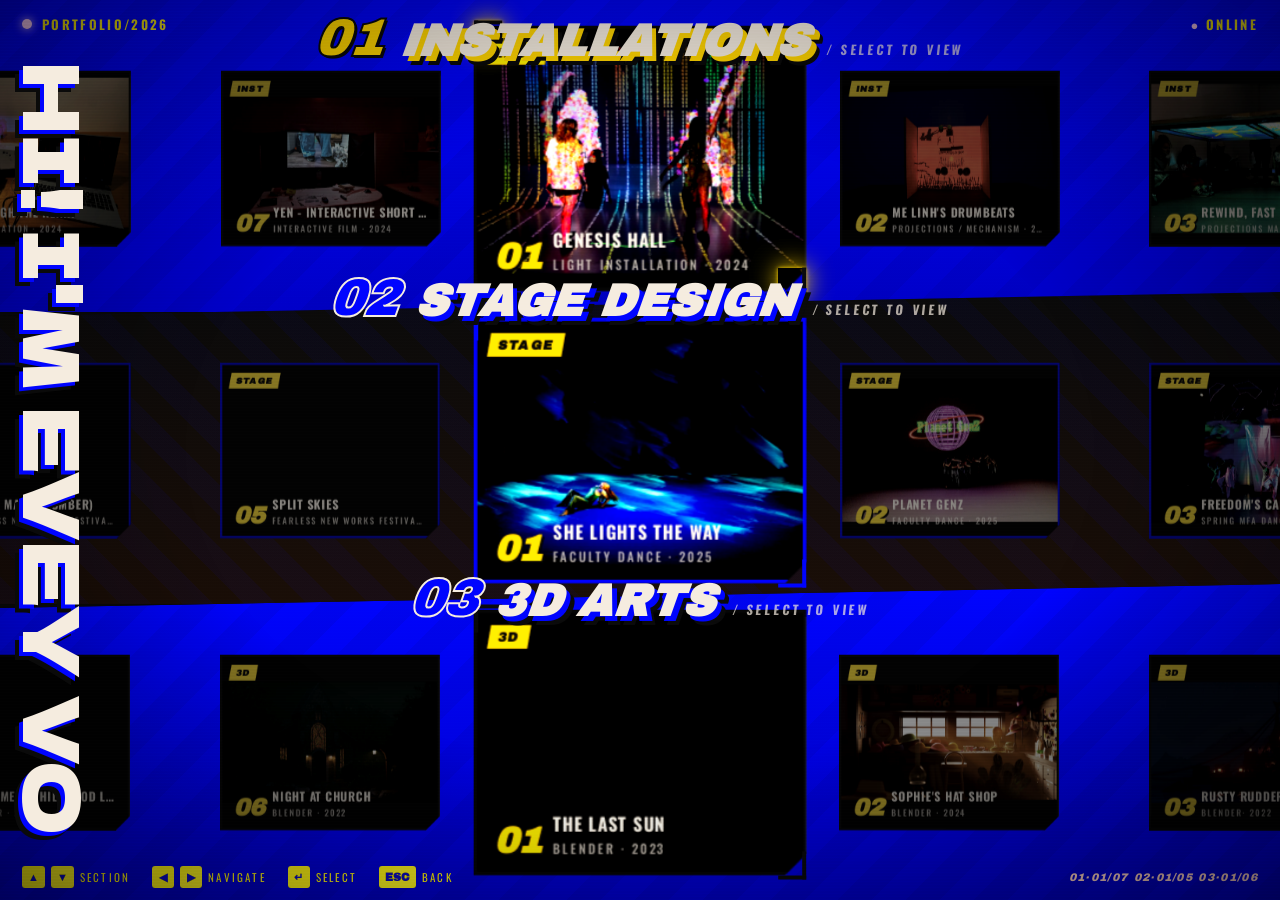
==== commit 7bb13075: "3d pics" ====
--- a/index.html
+++ b/index.html
@@ -24,8 +24,8 @@
   <div class="grain" aria-hidden="true"></div>
   <div class="vignette" aria-hidden="true"></div>
 
-  <!-- <div class="evey-tag" aria-hidden="true">HI! I'M EVEY VO</div> -->
-  
+  <!-- Standalone vertical name (single instance, big) -->
+  <div class="evey-tag" aria-hidden="true">HI! I'M EVEY VO</div>
 
   <!-- Top corner HUD -->
   <header class="hud-top">
@@ -132,6 +132,8 @@
           playsinline
           crossorigin="anonymous"
         ></video>
+        <!-- Large image hero, shown for 3D Arts items in place of the video. -->
+        <img id="modal-image" class="modal-hero-image" alt="" style="display:none;" />
         <div class="modal-hero-frame" aria-hidden="true">
           <div class="hero-bracket hero-bracket-tl"></div>
           <div class="hero-bracket hero-bracket-tr"></div>
@@ -165,4 +167,4 @@
 
   <script src="script.js"></script>
 </body>
-</html>+</html>
--- a/styles.css
+++ b/styles.css
@@ -25,8 +25,9 @@
   --label-num-size: clamp(28px, 4vw, 56px);
 
   --strip-h-desktop: 33vh;
-  --item-w-desktop: clamp(180px, 18vw, 300px);
-  --item-h-desktop: clamp(120px, 12vw, 200px);
+  /* Cards now grow vertically to fit the full image without cropping. */
+  --item-w-desktop: clamp(220px, 22vw, 380px);
+  --item-h-desktop: clamp(200px, 25vh, 320px);
 
   --slide-duration: 1.6s;
   --slide-ease: cubic-bezier(0.72, 0.02, 0.18, 1);
@@ -35,8 +36,6 @@
 }
 
 * { box-sizing: border-box; }
-
-
 
 html, body {
   margin: 0;
@@ -92,10 +91,11 @@
   writing-mode: vertical-rl;
   text-orientation: mixed;
   white-space: nowrap;
-  font-family: var(--font-display);
-  font-style: italic;
+  /* Dela Gothic One — locked specifically for the standalone name. */
+  font-family: 'Dela Gothic One', var(--font-display);
+  font-style: normal; /* Dela Gothic One only ships a regular cut */
   font-size: var(--evey-size);
-  font-weight: 900;
+  font-weight: 400;
   color: var(--cream);
   letter-spacing: 0.02em;
   text-shadow:
@@ -387,8 +387,11 @@
 .card-frame img {
   width: 100%;
   height: 100%;
-  object-fit: cover;
+  /* `contain` shows the full image without cropping. The card-frame has
+     a dark background that fills any letterbox area. */
+  object-fit: contain;
   display: block;
+  background: var(--black);
   filter: contrast(1.05) saturate(1.05);
   transition: transform 1s ease;
 }
@@ -817,6 +820,72 @@
   background: var(--black);
 }
 
+/* 3D Arts modal: a big still image instead of a video. We use object-fit:
+   contain so the full render shows without being cropped. */
+.modal-hero-image {
+  width: 100%;
+  height: 100%;
+  object-fit: contain;
+  display: block;
+  background: var(--black);
+}
+
+/* ===================================================================
+   "is-threed" modal variant
+   Stripped-down layout for 3D Arts: title + subtitle + year + 1
+   description paragraph + a single FULL-SIZE image.
+   No meta sidebar, no credits, no documentation gallery.
+   =================================================================== */
+.modal-window.is-threed .modal-meta,
+.modal-window.is-threed .modal-gallery {
+  display: none;
+}
+
+/* Body becomes a single column, padded comfortably. */
+.modal-window.is-threed .modal-body {
+  display: block;
+  grid-template-columns: 1fr;
+  padding: 14px 28px 24px;
+}
+
+/* Show only the first description paragraph; hide the rest. */
+.modal-window.is-threed .modal-text p ~ p {
+  display: none;
+}
+
+/* The hero drops the 16:9 frame entirely and grows to match the image. */
+.modal-window.is-threed .modal-hero {
+  /* Cancel the fixed 16:9 lock and any inherited fixed height. */
+  aspect-ratio: auto !important;
+  height: auto !important;
+  min-height: 0;
+  max-height: none;
+  margin: 6px 28px 0;
+  padding: 0;
+  background: var(--black);
+  display: flex;
+  align-items: center;
+  justify-content: center;
+  flex: 0 0 auto;          /* don't let the flex column squish it */
+  overflow: visible;
+}
+
+/* Hide the corner-bracket frame in 3D mode — the image carries itself. */
+.modal-window.is-threed .modal-hero-frame {
+  display: none;
+}
+
+/* The image: natural aspect, capped at viewport-sized max-height. */
+.modal-window.is-threed .modal-hero-image {
+  display: block !important;
+  width: auto !important;
+  height: auto !important;
+  max-width: 100% !important;
+  max-height: 75vh !important;
+  object-fit: contain;
+  background: transparent;
+}
+
 .hero-bracket {
   position: absolute;
   width: 22px;
@@ -962,4 +1031,4 @@
   .modal.is-closing .modal-backdrop {
     animation: none !important;
   }
-}+}
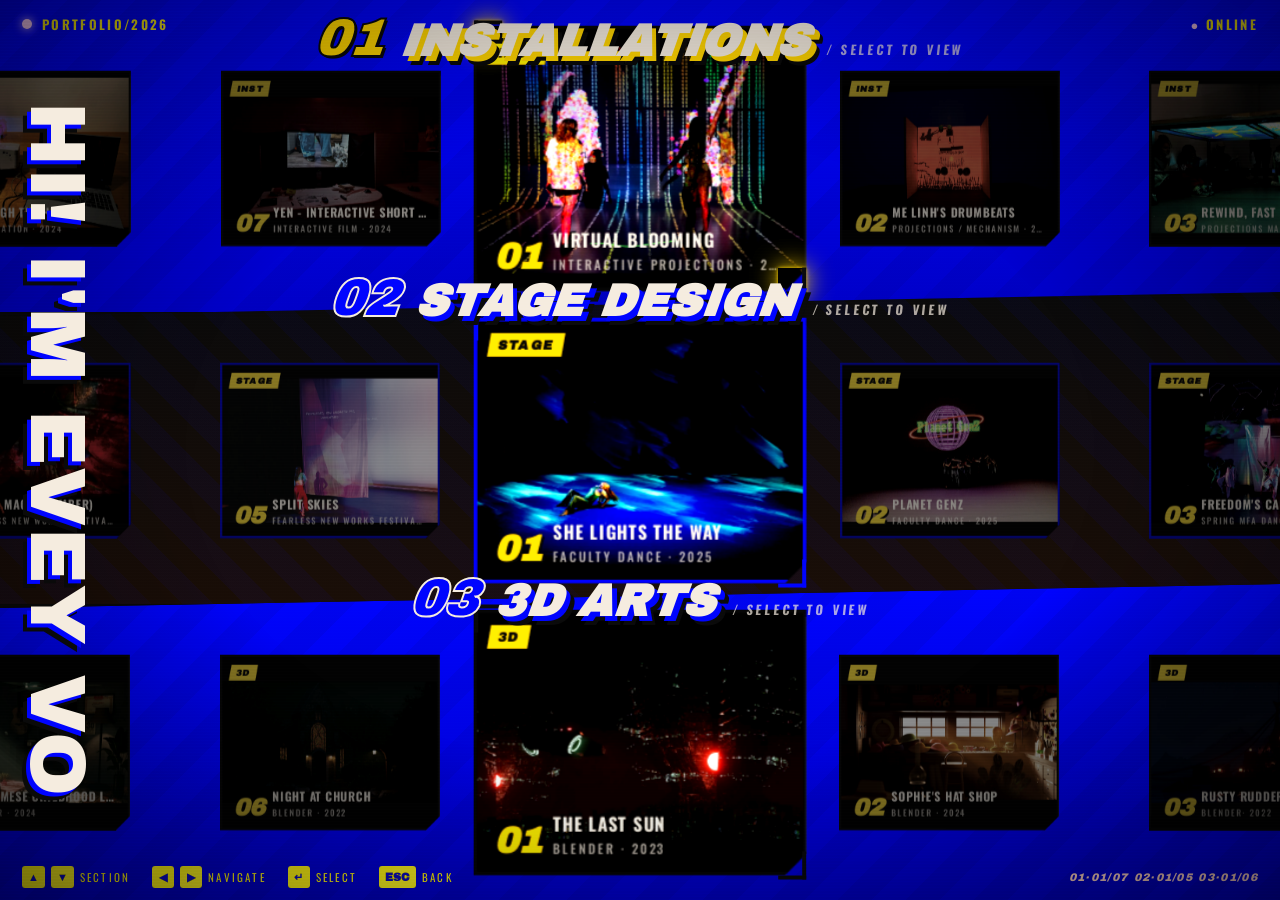
==== commit 908674fe: "new :DDD" ====
--- a/index.html
+++ b/index.html
@@ -17,7 +17,7 @@
     rel="stylesheet"
   />
 
-  <link rel="stylesheet" href="styles.css" />
+  <link rel="stylesheet" href="styles.css?v=3" />
 </head>
 <body>
   <!-- Subtle vignette + scanline grain to imitate game-menu UI -->
@@ -148,7 +148,6 @@
             <div><dt>TYPE</dt><dd id="modal-type">—</dd></div>
             <div><dt>LOCATION</dt><dd id="modal-location">—</dd></div>
             <div><dt>ROLE</dt><dd id="modal-role">—</dd></div>
-            <div><dt>STATUS</dt><dd id="modal-status">—</dd></div>
           </dl>
 
           <h3 class="modal-meta-title">CREDITS</h3>
@@ -165,6 +164,6 @@
     </div>
   </div>
 
-  <script src="script.js"></script>
+  <script src="script.js?v=3"></script>
 </body>
-</html>
+</html>
--- a/styles.css
+++ b/styles.css
@@ -92,7 +92,7 @@
   text-orientation: mixed;
   white-space: nowrap;
   /* Dela Gothic One — locked specifically for the standalone name. */
-  font-family: 'Dela Gothic One', var(--font-display);
+  font-family: var(--font-display);
   font-style: normal; /* Dela Gothic One only ships a regular cut */
   font-size: var(--evey-size);
   font-weight: 400;
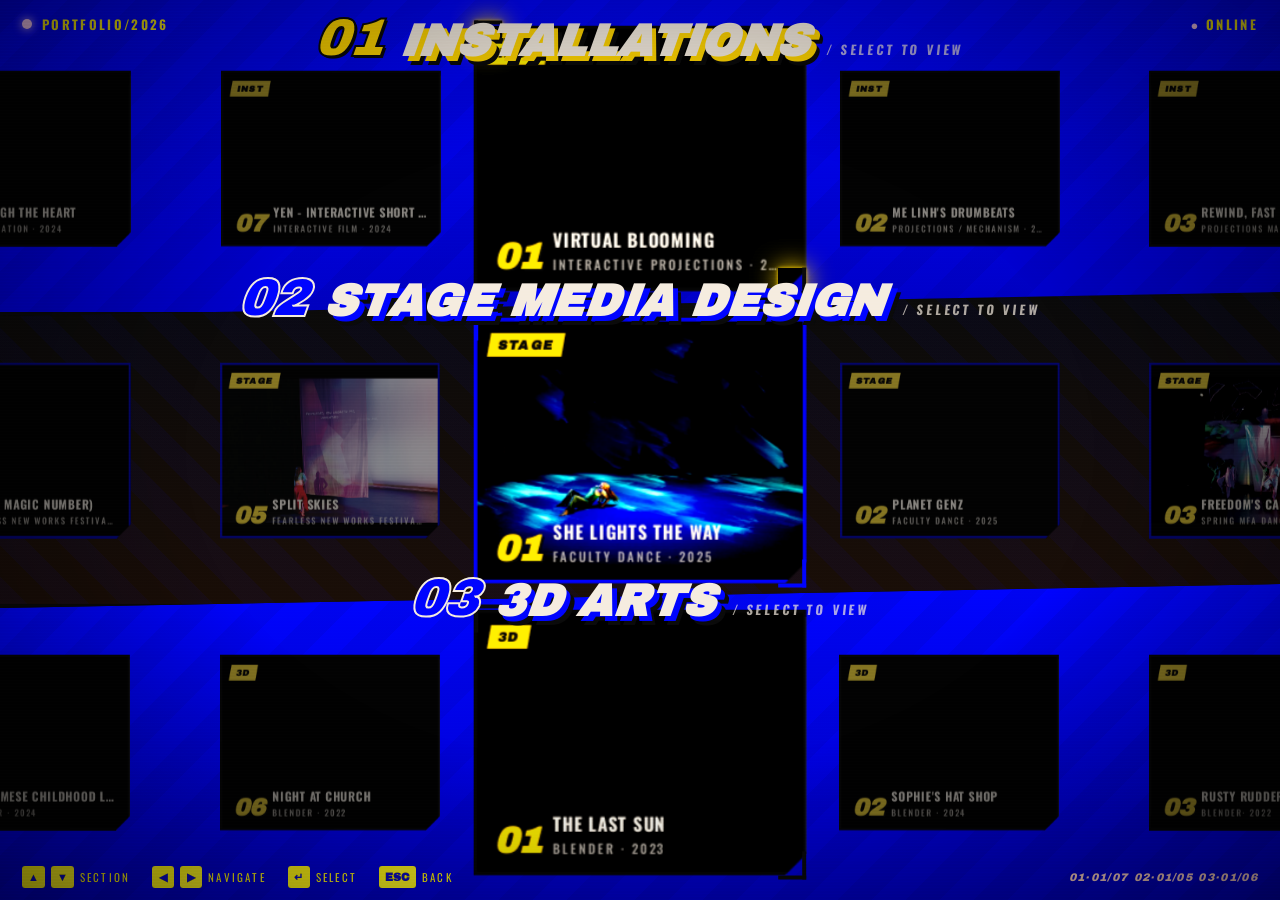
==== commit 327fee02: "details done(?)" ====
--- a/index.html
+++ b/index.html
@@ -25,7 +25,8 @@
   <div class="vignette" aria-hidden="true"></div>
 
   <!-- Standalone vertical name (single instance, big) -->
-  <div class="evey-tag" aria-hidden="true">HI! I'M EVEY VO</div>
+   <!-- <div class="evey-tag" aria-hidden="true">HI! I'M EVEY VO</div> -->
+  
 
   <!-- Top corner HUD -->
   <header class="hud-top">
@@ -83,7 +84,7 @@
       </div>
       <div class="section-label section-label-seam-1" data-section-key="black">
         <span class="label-num">02</span>
-        <h2 class="label-title">STAGE DESIGN</h2>
+        <h2 class="label-title">STAGE MEDIA DESIGN</h2>
         <span class="label-tag">/ SELECT TO VIEW</span>
       </div>
       <div class="section-label section-label-seam-2" data-section-key="threed">
